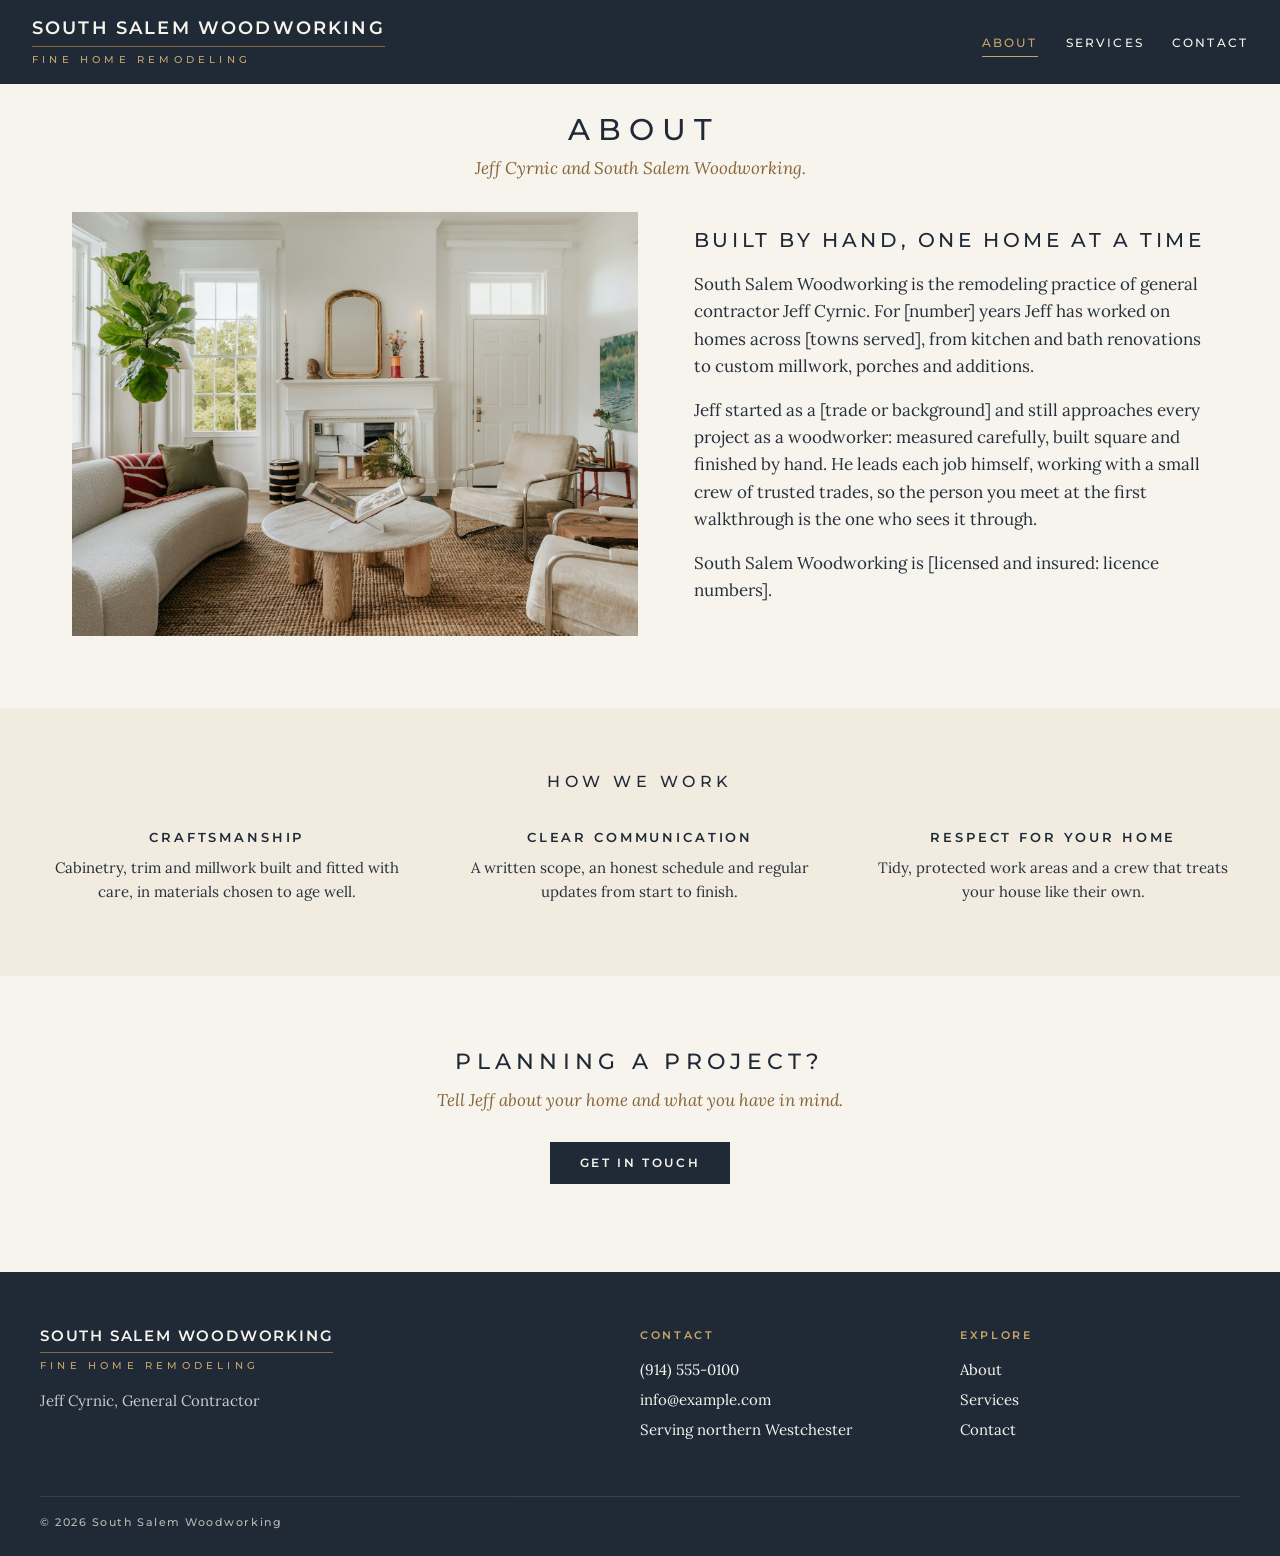
==== about.html @ bc9bedd2 "M6: About, Services and Contact pages About (photo and bio, How We Work), Services (four cards linki" ====
<!doctype html>
<html lang="en">
<head>
  <meta charset="utf-8">
  <meta name="viewport" content="width=device-width, initial-scale=1">
  <title>About | South Salem Woodworking</title>
  <meta name="description" content="About South Salem Woodworking and general contractor Jeff Cyrnic: fine home remodeling in northern Westchester.">
  <link rel="preconnect" href="https://fonts.googleapis.com">
  <link rel="preconnect" href="https://fonts.gstatic.com" crossorigin>
  <link rel="stylesheet" href="https://fonts.googleapis.com/css2?family=Lora:ital,wght@0,400;1,400&family=Montserrat:wght@500;600&display=swap">
  <link rel="stylesheet" href="css/style.css">
</head>
<body>
  <header class="site-header">
    <a class="logo" href="index.html">
      <span class="logo-name">South Salem Woodworking</span>
      <span class="logo-tag">Fine Home Remodeling</span>
    </a>
    <nav class="site-nav" aria-label="Main">
      <ul>
        <li><a href="about.html" aria-current="page">About</a></li>
        <li><a href="services.html">Services</a></li>
        <li><a href="contact.html">Contact</a></li>
      </ul>
    </nav>
  </header>

  <main>
    <section class="page-intro">
      <h1>About</h1>
      <p>Jeff Cyrnic and South Salem Woodworking.</p>
    </section>

    <!-- PLACEHOLDER copy: anything in [brackets] needs Jeff's real details (M10) -->
    <section class="split">
      <div class="split-photo">
        <img src="images/interiors/interior-01.jpg" width="1600" height="1200"
             alt="A living room with a white painted fireplace mantel and tall windows">
      </div>
      <div class="split-text">
        <h2>Built by Hand, One Home at a Time</h2>
        <p>South Salem Woodworking is the remodeling practice of general contractor Jeff Cyrnic. For [number] years Jeff has worked on homes across [towns served], from kitchen and bath renovations to custom millwork, porches and additions.</p>
        <p>Jeff started as a [trade or background] and still approaches every project as a woodworker: measured carefully, built square and finished by hand. He leads each job himself, working with a small crew of trusted trades, so the person you meet at the first walkthrough is the one who sees it through.</p>
        <p>South Salem Woodworking is [licensed and insured: licence numbers].</p>
      </div>
    </section>

    <section class="values" aria-labelledby="values-heading">
      <h2 id="values-heading">How We Work</h2>
      <ul class="values-list">
        <li>
          <h3>Craftsmanship</h3>
          <p>Cabinetry, trim and millwork built and fitted with care, in materials chosen to age well.</p>
        </li>
        <li>
          <h3>Clear Communication</h3>
          <p>A written scope, an honest schedule and regular updates from start to finish.</p>
        </li>
        <li>
          <h3>Respect for Your Home</h3>
          <p>Tidy, protected work areas and a crew that treats your house like their own.</p>
        </li>
      </ul>
    </section>

    <section class="cta-band">
      <h2>Planning a Project?</h2>
      <p>Tell Jeff about your home and what you have in mind.</p>
      <a class="cta-link" href="contact.html">Get in touch</a>
    </section>
  </main>

  <footer class="site-footer">
    <div class="footer-inner">
      <div class="footer-brand">
        <span class="logo-name">South Salem Woodworking</span>
        <span class="logo-tag">Fine Home Remodeling</span>
        <p>Jeff Cyrnic, General Contractor</p>
      </div>

      <!-- PLACEHOLDER contact details: replace with Jeff's real ones (M10) -->
      <div class="footer-contact">
        <h2>Contact</h2>
        <p><a href="tel:+19145550100">(914) 555-0100</a></p>
        <p><a href="mailto:info@example.com">info@example.com</a></p>
        <p>Serving northern Westchester</p>
      </div>

      <nav class="footer-nav" aria-label="Footer">
        <h2>Explore</h2>
        <ul>
          <li><a href="about.html">About</a></li>
          <li><a href="services.html">Services</a></li>
          <li><a href="contact.html">Contact</a></li>
        </ul>
      </nav>
    </div>
    <p class="footer-legal">&copy; 2026 South Salem Woodworking</p>
  </footer>
</body>
</html>
---- css/style.css ----
/* South Salem Woodworking: all styles.
   Colour, type and size tokens live on :root. */

:root {
  /* Slate & Brass palette */
  --slate: #1f2a36;        /* header, footer, headings */
  --ink: #26303a;          /* body text on ivory (12.2:1) */
  --ivory: #f7f4ee;        /* page background */
  --brass: #a07a45;        /* rules, borders, large display only */
  --brass-text: #866536;   /* small brass text on ivory (4.9:1) */
  --brass-light: #c9a56b;  /* brass text on slate (6.3:1) */

  /* Type: Montserrat for display, Lora for body */
  --font-display: "Montserrat", "Avenir Next", "Helvetica Neue", Arial, sans-serif;
  --font-body: "Lora", Georgia, "Times New Roman", serif;

  --header-h: 84px;
  --pad-x: 32px;           /* side padding for header, hero text, footer */
  --content-w: 1200px;     /* max width of centred content */
  --gutter: 16px;
}

*,
*::before,
*::after {
  box-sizing: border-box;
}

html {
  -webkit-text-size-adjust: 100%;
}

body {
  margin: 0;
  background: var(--ivory);
  color: var(--ink);
  font-family: var(--font-body);
  font-size: 17px;
  line-height: 1.6;
}

img {
  display: block;
  max-width: 100%;
  height: auto;
}

h1,
h2,
h3 {
  margin: 0 0 0.5em;
  color: var(--slate);
  font-family: var(--font-display);
  font-weight: 500;
  letter-spacing: 0.08em;
  line-height: 1.3;
  text-transform: uppercase;
}

/* ---------- Header and logo ---------- */

.site-header {
  display: flex;
  align-items: center;
  justify-content: space-between;
  min-height: var(--header-h);
  padding: 0 var(--pad-x);
  background: var(--slate);
  color: var(--ivory);
}

/* Logo B2: name over a thin brass rule, spaced-capitals tagline */
.logo {
  display: inline-flex;
  flex-direction: column;
  color: var(--ivory);
  text-decoration: none;
}

.logo-name {
  padding-bottom: 9px;
  border-bottom: 1px solid rgba(160, 122, 69, 0.8); /* --brass at 80% */
  font: 600 18px/1 var(--font-display);
  letter-spacing: 0.12em;
  text-transform: uppercase;
  white-space: nowrap;
}

.logo-tag {
  margin-top: 8px;
  color: var(--brass-light);
  font: 500 10px/1 var(--font-display);
  letter-spacing: 0.42em;
  text-transform: uppercase;
  white-space: nowrap;
}

.site-nav ul {
  display: flex;
  gap: 28px;
  margin: 0;
  padding: 0;
  list-style: none;
}

.site-nav a {
  color: var(--ivory);
  font: 500 12px/1 var(--font-display);
  letter-spacing: 0.18em;
  text-decoration: none;
  text-transform: uppercase;
}

.site-nav a:hover {
  color: var(--brass-light);
}

/* The page you're on: brass with a thin rule under it */
.site-nav a[aria-current="page"] {
  padding-bottom: 6px;
  border-bottom: 1px solid var(--brass-light);
  color: var(--brass-light);
}

.logo:focus-visible,
.site-nav a:focus-visible,
.hero-link:focus-visible,
.site-footer a:focus-visible {
  outline: 2px solid var(--brass-light);
  outline-offset: 6px;
}

/* ---------- Home fold ---------- */

/* Header, hero and thumbnails fill exactly one screen so the thumbnails
   are always above the fold. The hero flexes to take the leftover height. */
.home-fold {
  display: flex;
  flex-direction: column;
  height: 100vh;
  height: 100svh;
  min-height: 560px;
}

.home-fold main {
  display: flex;
  flex: 1;
  flex-direction: column;
  min-height: 0;
}

/* ---------- Hero ---------- */

/* Full-bleed photo with the headline over a soft slate gradient */
.hero {
  position: relative;
  flex: 1;
  min-height: 220px;
  overflow: hidden;
  background: var(--slate);
}

.hero-img {
  position: absolute;
  inset: 0;
  width: 100%;
  height: 100%;
  object-fit: cover;
  object-position: center 70%; /* keep the hedge and lawn in view on wide screens */
}

.hero::after {
  content: "";
  position: absolute;
  inset: 0;
  background: linear-gradient(to top, rgba(31, 42, 54, 0.85) 0%, rgba(31, 42, 54, 0.4) 35%, rgba(31, 42, 54, 0) 62%);
  pointer-events: none;
}

.hero-text {
  position: absolute;
  left: var(--pad-x);
  right: var(--pad-x);
  bottom: clamp(20px, 5vh, 44px);
  z-index: 1;
}

.hero h1 {
  margin-bottom: clamp(10px, 2vh, 18px);
  color: var(--ivory);
  font-size: clamp(20px, min(4.2vh, 6.4vw), 34px);
  letter-spacing: 0.14em;
}

.hero h1 .line {
  display: block;
}

.hero-link {
  display: inline-block;
  padding-bottom: 6px;
  border-bottom: 1px solid var(--brass-light);
  color: var(--ivory);
  font: 500 12px/1 var(--font-display);
  letter-spacing: 0.22em;
  text-decoration: none;
  text-transform: uppercase;
}

.hero-link::after {
  content: " \2192";
}

.hero-link:hover {
  color: var(--brass-light);
}

/* ---------- Category thumbnails ---------- */

.categories {
  --thumb-max-h: 24svh;    /* tallest a thumbnail may be, so the row fits the fold */
  --thumb-gap: 20px;
  flex: none;
  width: 100%;
  max-width: var(--content-w);
  margin: 0 auto;
  padding: clamp(16px, 3vh, 28px) var(--pad-x) clamp(16px, 3.5vh, 32px);
  text-align: center;
}

.categories h2 {
  margin-bottom: clamp(12px, 2.2vh, 20px);
  font-size: 16px;
  letter-spacing: 0.28em;
}

/* The row's width is capped by the height limit: four 3:2 thumbnails
   of --thumb-max-h each, plus the gaps. */
.category-list {
  display: grid;
  grid-template-columns: repeat(4, 1fr);
  gap: var(--thumb-gap);
  max-width: calc(4 * 1.5 * var(--thumb-max-h) + 3 * var(--thumb-gap));
  margin: 0 auto;
  padding: 0;
  list-style: none;
}

.category {
  display: block;
  color: var(--slate);
  text-decoration: none;
}

.category-photo {
  display: block;
  aspect-ratio: 3 / 2;
  overflow: hidden;
  background: var(--slate);
}

.category-photo img {
  width: 100%;
  height: 100%;
  object-fit: cover;
  transition: transform 0.6s ease;
}

.category-name {
  display: block;
  margin-top: 12px;
  font: 600 13px/1 var(--font-display);
  letter-spacing: 0.22em;
  text-transform: uppercase;
}

/* Thin brass rule under each label that extends on hover */
.category-name::after {
  content: "";
  display: block;
  width: 28px;
  height: 1px;
  margin: 9px auto 0;
  background: var(--brass);
  transition: width 0.4s ease;
}

.category:hover .category-photo img,
.category:focus-visible .category-photo img {
  transform: scale(1.04);
}

.category:hover .category-name::after,
.category:focus-visible .category-name::after {
  width: 64px;
}

.category:focus-visible {
  outline: 2px solid var(--brass-text);
  outline-offset: 6px;
}

/* ---------- Footer ---------- */

.site-footer {
  padding: 56px var(--pad-x) 28px;
  background: var(--slate);
  color: var(--ivory);
}

.footer-inner {
  display: grid;
  grid-template-columns: 2fr 1fr 1fr;
  gap: 40px;
  max-width: var(--content-w);
  margin: 0 auto;
}

.footer-brand {
  display: flex;
  flex-direction: column;
  align-items: flex-start;
}

.footer-brand .logo-name {
  font-size: 15px;
}

.footer-brand p {
  margin: 18px 0 0;
  font-size: 15px;
  opacity: 0.8;
}

.site-footer h2 {
  margin-bottom: 16px;
  color: var(--brass-light);
  font-size: 11px;
  font-weight: 600;
  letter-spacing: 0.24em;
}

.footer-contact p {
  margin: 0 0 6px;
  font-size: 15px;
}

.footer-nav ul {
  margin: 0;
  padding: 0;
  list-style: none;
}

.footer-nav li {
  margin-bottom: 6px;
  font-size: 15px;
}

.site-footer a {
  color: var(--ivory);
  text-decoration: none;
}

.site-footer a:hover {
  color: var(--brass-light);
}

.footer-legal {
  max-width: var(--content-w);
  margin: 48px auto 0;
  padding-top: 20px;
  border-top: 1px solid rgba(201, 165, 107, 0.25); /* --brass-light at 25% */
  font: 500 11px/1 var(--font-display);
  letter-spacing: 0.14em;
  opacity: 0.7;
}

/* ---------- Gallery pages ---------- */

.page-intro {
  max-width: 56em;
  margin: 0 auto;
  padding: 26px var(--pad-x) 22px;
  text-align: center;
}

.back-link {
  display: inline-block;
  margin-bottom: 12px;
  color: var(--brass-text);
  font: 600 11px/1 var(--font-display);
  letter-spacing: 0.22em;
  text-decoration: none;
  text-transform: uppercase;
}

.back-link::before {
  content: "\2190  ";
}

.back-link:hover {
  color: var(--slate);
}

.page-intro h1 {
  margin-bottom: 6px;
  font-size: 30px;
  letter-spacing: 0.26em;
  padding-left: 0.26em; /* balance the trailing letter-spacing so it centres */
}

.page-intro p {
  margin: 0;
  color: var(--brass-text);
  font-style: italic;
}

/* Lead photo full width, then an even grid: 4 across, 2 on tablet, 1 on phone */
.gallery {
  display: grid;
  grid-template-columns: repeat(4, 1fr);
  gap: 16px;
  max-width: var(--content-w);
  margin: 0 auto;
  padding: 0 var(--pad-x);
  list-style: none;
}

.gallery li:first-child {
  grid-column: 1 / -1;
}

.gallery a {
  display: block;
  aspect-ratio: 4 / 3;
  overflow: hidden;
  background: var(--slate);
  cursor: zoom-in;
}

.gallery li:first-child a {
  aspect-ratio: 2 / 1;
}

.gallery img {
  width: 100%;
  height: 100%;
  object-fit: cover;
  transition: transform 0.6s ease, opacity 0.3s ease;
}

.gallery a:hover img,
.gallery a:focus-visible img {
  transform: scale(1.03);
}

.gallery a:focus-visible {
  outline: 2px solid var(--brass-text);
  outline-offset: 4px;
}

.more-work {
  max-width: var(--content-w);
  margin: 0 auto;
  padding: 64px var(--pad-x) 80px;
  text-align: center;
}

.more-work h2 {
  margin-bottom: 18px;
  font-size: 14px;
  letter-spacing: 0.28em;
}

.more-work ul {
  display: flex;
  flex-wrap: wrap;
  justify-content: center;
  gap: 12px 40px;
  margin: 0;
  padding: 0;
  list-style: none;
}

.more-work a {
  display: inline-block;
  padding-bottom: 6px;
  border-bottom: 1px solid var(--brass);
  color: var(--slate);
  font: 600 12px/1 var(--font-display);
  letter-spacing: 0.22em;
  text-decoration: none;
  text-transform: uppercase;
}

.more-work a:hover {
  color: var(--brass-text);
}

/* ---------- Content pages: About, Services, Contact ---------- */

/* Photo beside text (About) */
.split {
  display: grid;
  grid-template-columns: 1.1fr 1fr;
  gap: 56px;
  align-items: center;
  max-width: var(--content-w);
  margin: 0 auto;
  padding: 8px var(--pad-x) 72px;
}

.split-photo img {
  width: 100%;
  aspect-ratio: 4 / 3;
  object-fit: cover;
}

.split-text h2 {
  margin-bottom: 18px;
  font-size: 20px;
  letter-spacing: 0.18em;
}

.split-text p {
  margin: 0 0 1em;
}

/* Tinted bands for "How We Work" and "How a Project Works" */
.values,
.process {
  padding: 64px var(--pad-x) 72px;
  background: rgba(160, 122, 69, 0.08); /* --brass, faint */
  text-align: center;
}

.values h2,
.process h2 {
  margin-bottom: 36px;
  font-size: 16px;
  letter-spacing: 0.28em;
}

.values-list,
.process-list {
  display: grid;
  grid-template-columns: repeat(3, 1fr);
  gap: 40px;
  max-width: var(--content-w);
  margin: 0 auto;
  padding: 0;
  list-style: none;
}

.process-list {
  grid-template-columns: repeat(4, 1fr);
  counter-reset: step;
}

.values h3,
.process h3 {
  margin-bottom: 10px;
  font-size: 13px;
  font-weight: 600;
  letter-spacing: 0.22em;
}

.values p,
.process p {
  margin: 0;
  font-size: 15px;
}

/* Step numbers 01-04 */
.process-list li::before {
  content: counter(step, decimal-leading-zero);
  counter-increment: step;
  display: block;
  margin-bottom: 12px;
  color: var(--brass);
  font: 500 28px/1 var(--font-display);
  letter-spacing: 0.1em;
}

/* Closing call to action */
.cta-band {
  padding: 72px var(--pad-x) 88px;
  text-align: center;
}

.cta-band h2 {
  margin-bottom: 10px;
  font-size: 22px;
  letter-spacing: 0.24em;
}

.cta-band p {
  margin: 0 0 28px;
  color: var(--brass-text);
  font-style: italic;
}

.cta-link,
.form-submit {
  display: inline-block;
  padding: 15px 30px;
  border: 0;
  background: var(--slate);
  color: var(--ivory);
  cursor: pointer;
  font: 600 12px/1 var(--font-display);
  letter-spacing: 0.22em;
  text-decoration: none;
  text-transform: uppercase;
  transition: background 0.2s ease;
}

.cta-link:hover,
.form-submit:hover {
  background: var(--brass-text);
}

.cta-link:focus-visible,
.form-submit:focus-visible,
.text-link:focus-visible,
.service-photo:focus-visible {
  outline: 2px solid var(--brass-text);
  outline-offset: 4px;
}

/* Services: two-up cards linking to each gallery */
.services-list {
  display: grid;
  grid-template-columns: repeat(2, 1fr);
  gap: 48px 40px;
  max-width: var(--content-w);
  margin: 0 auto;
  padding: 8px var(--pad-x) 72px;
  list-style: none;
}

.service-photo {
  display: block;
  aspect-ratio: 3 / 2;
  overflow: hidden;
  background: var(--slate);
}

.service-photo img {
  width: 100%;
  height: 100%;
  object-fit: cover;
  transition: transform 0.6s ease;
}

.service-photo:hover img {
  transform: scale(1.03);
}

.service-text h2 {
  margin: 20px 0 10px;
  font-size: 18px;
  letter-spacing: 0.22em;
}

.service-text p {
  margin: 0 0 16px;
}

.text-link {
  display: inline-block;
  padding-bottom: 5px;
  border-bottom: 1px solid var(--brass);
  color: var(--slate);
  font: 600 11px/1 var(--font-display);
  letter-spacing: 0.22em;
  text-decoration: none;
  text-transform: uppercase;
}

.text-link::after {
  content: " \2192";
}

.text-link:hover {
  color: var(--brass-text);
}

/* Contact: form beside a slate details panel */
.contact-layout {
  display: grid;
  grid-template-columns: 1.6fr 1fr;
  gap: 56px;
  align-items: start;
  max-width: var(--content-w);
  margin: 0 auto;
  padding: 8px var(--pad-x) 88px;
}

.field {
  margin-bottom: 18px;
}

.field-row {
  display: grid;
  grid-template-columns: 1fr 1fr;
  gap: 20px;
}

.contact-form label {
  display: block;
  margin-bottom: 8px;
  color: var(--slate);
  font: 600 11px/1 var(--font-display);
  letter-spacing: 0.18em;
  text-transform: uppercase;
}

.req {
  color: var(--brass-text);
}

.contact-form input,
.contact-form select,
.contact-form textarea {
  width: 100%;
  padding: 12px 14px;
  border: 1px solid rgba(38, 48, 58, 0.3); /* --ink */
  border-radius: 0;
  background: rgba(255, 255, 255, 0.7);
  color: var(--ink);
  font: 16px/1.4 var(--font-body); /* 16px stops iOS zooming into fields */
}

.contact-form textarea {
  resize: vertical;
}

.contact-form input:focus,
.contact-form select:focus,
.contact-form textarea:focus {
  border-color: var(--brass-text);
  outline: 2px solid var(--brass-text);
  outline-offset: 0;
}

.form-note {
  margin: 0 0 20px;
  color: var(--brass-text);
  font-size: 14px;
}

.form-status {
  display: none;
  margin: 20px 0 0;
  padding: 14px 16px;
  border-left: 2px solid var(--brass);
  background: rgba(160, 122, 69, 0.1); /* --brass, faint */
  font-size: 15px;
}

.form-status.is-visible {
  display: block;
}

.contact-details {
  padding: 32px 30px 34px;
  background: var(--slate);
  color: var(--ivory);
}

.contact-details h2 {
  margin-bottom: 4px;
  color: var(--ivory);
  font-size: 16px;
  letter-spacing: 0.24em;
}

.contact-role {
  margin: 0 0 6px;
  color: var(--brass-light);
  font-style: italic;
}

.contact-details dt {
  margin-top: 20px;
  color: var(--brass-light);
  font: 600 11px/1 var(--font-display);
  letter-spacing: 0.2em;
  text-transform: uppercase;
}

.contact-details dd {
  margin: 6px 0 0;
}

.contact-details a {
  color: var(--ivory);
  text-decoration: none;
}

.contact-details a:hover {
  color: var(--brass-light);
}

.contact-details a:focus-visible {
  outline: 2px solid var(--brass-light);
  outline-offset: 4px;
}

/* ---------- Lightbox ---------- */

.lightbox-open {
  overflow: hidden; /* stop the page scrolling behind the open lightbox */
}

.lightbox {
  width: 100vw;
  max-width: none;
  height: 100vh;
  height: 100dvh;
  max-height: none;
  margin: 0;
  padding: 0;
  border: 0;
  background: transparent;
  color: var(--ivory);
}

.lightbox::backdrop {
  background: rgba(31, 42, 54, 0.98); /* --slate */
}

.lightbox-figure {
  display: flex;
  flex-direction: column;
  align-items: center;
  justify-content: center;
  gap: 16px;
  height: 100%;
  margin: 0;
  padding: 56px 88px 24px;
}

.lightbox-img {
  max-width: 100%;
  max-height: calc(100% - 36px);
  object-fit: contain;
  box-shadow: 0 12px 40px rgba(0, 0, 0, 0.35);
  transition: opacity 0.25s ease;
}

.lightbox-img.is-loading {
  opacity: 0;
}

.lightbox-count {
  color: var(--brass-light);
  font: 500 12px/1 var(--font-display);
  letter-spacing: 0.24em;
}

.lightbox-btn,
.lightbox-close {
  position: absolute;
  display: grid;
  place-items: center;
  width: 48px;
  height: 48px;
  padding: 0;
  border: 1px solid rgba(201, 165, 107, 0.6); /* --brass-light */
  border-radius: 50%;
  background: rgba(31, 42, 54, 0.6);
  color: var(--ivory);
  cursor: pointer;
  transition: background 0.2s ease, border-color 0.2s ease;
}

.lightbox-btn:hover,
.lightbox-close:hover {
  border-color: var(--brass-light);
  background: rgba(201, 165, 107, 0.2);
}

.lightbox-btn:focus-visible,
.lightbox-close:focus-visible {
  outline: 2px solid var(--brass-light);
  outline-offset: 3px;
}

.lightbox-prev,
.lightbox-next {
  top: 50%;
  transform: translateY(-50%);
}

.lightbox-prev {
  left: 20px;
}

.lightbox-next {
  right: 20px;
}

.lightbox-close {
  top: 16px;
  right: 20px;
}

/* Chevrons and the close cross are drawn with borders, so no icon files are needed */
.lightbox-prev::before,
.lightbox-next::before {
  content: "";
  width: 12px;
  height: 12px;
  border-top: 1.5px solid currentColor;
  border-right: 1.5px solid currentColor;
}

.lightbox-prev::before {
  margin-left: 5px;
  transform: rotate(-135deg);
}

.lightbox-next::before {
  margin-right: 5px;
  transform: rotate(45deg);
}

.lightbox-close::before,
.lightbox-close::after {
  content: "";
  grid-area: 1 / 1;
  width: 18px;
  height: 1.5px;
  background: currentColor;
  transform: rotate(45deg);
}

.lightbox-close::after {
  transform: rotate(-45deg);
}

/* ---------- Narrower screens (full responsive pass in M7) ---------- */

@media (max-width: 900px) {
  .gallery {
    grid-template-columns: repeat(2, 1fr);
  }

  .split,
  .contact-layout {
    grid-template-columns: 1fr;
    gap: 32px;
  }

  .process-list {
    grid-template-columns: repeat(2, 1fr);
  }

  .footer-inner {
    grid-template-columns: 1fr 1fr;
  }

  .footer-brand {
    grid-column: 1 / -1;
  }
}

/* Phones: two rows of two, each row allowed less height */
@media (max-width: 600px) {
  .categories {
    --thumb-max-h: 15svh;
    --thumb-gap: 14px;
  }

  .category-list {
    grid-template-columns: repeat(2, 1fr);
    max-width: calc(2 * 1.5 * var(--thumb-max-h) + var(--thumb-gap));
  }

  .gallery {
    grid-template-columns: 1fr;
    gap: 12px;
  }

  .gallery li:first-child a {
    aspect-ratio: 4 / 3;
  }

  .services-list,
  .values-list,
  .process-list,
  .field-row {
    grid-template-columns: 1fr;
  }

  .values-list,
  .process-list {
    gap: 28px;
  }

  .field-row {
    gap: 0;
  }

  .values,
  .process {
    padding: 48px var(--pad-x) 52px;
  }

  /* Smaller controls tucked into the corners; swiping does most of the work */
  .lightbox-figure {
    padding: 64px 12px 72px;
  }

  .lightbox-prev,
  .lightbox-next {
    top: auto;
    bottom: 16px;
    transform: none;
  }

  .lightbox-prev {
    left: calc(50% - 64px);
  }

  .lightbox-next {
    right: calc(50% - 64px);
  }
}

@media (prefers-reduced-motion: reduce) {
  .category-photo img,
  .category-name::after,
  .gallery img,
  .lightbox-img,
  .service-photo img {
    transition: none;
  }
}
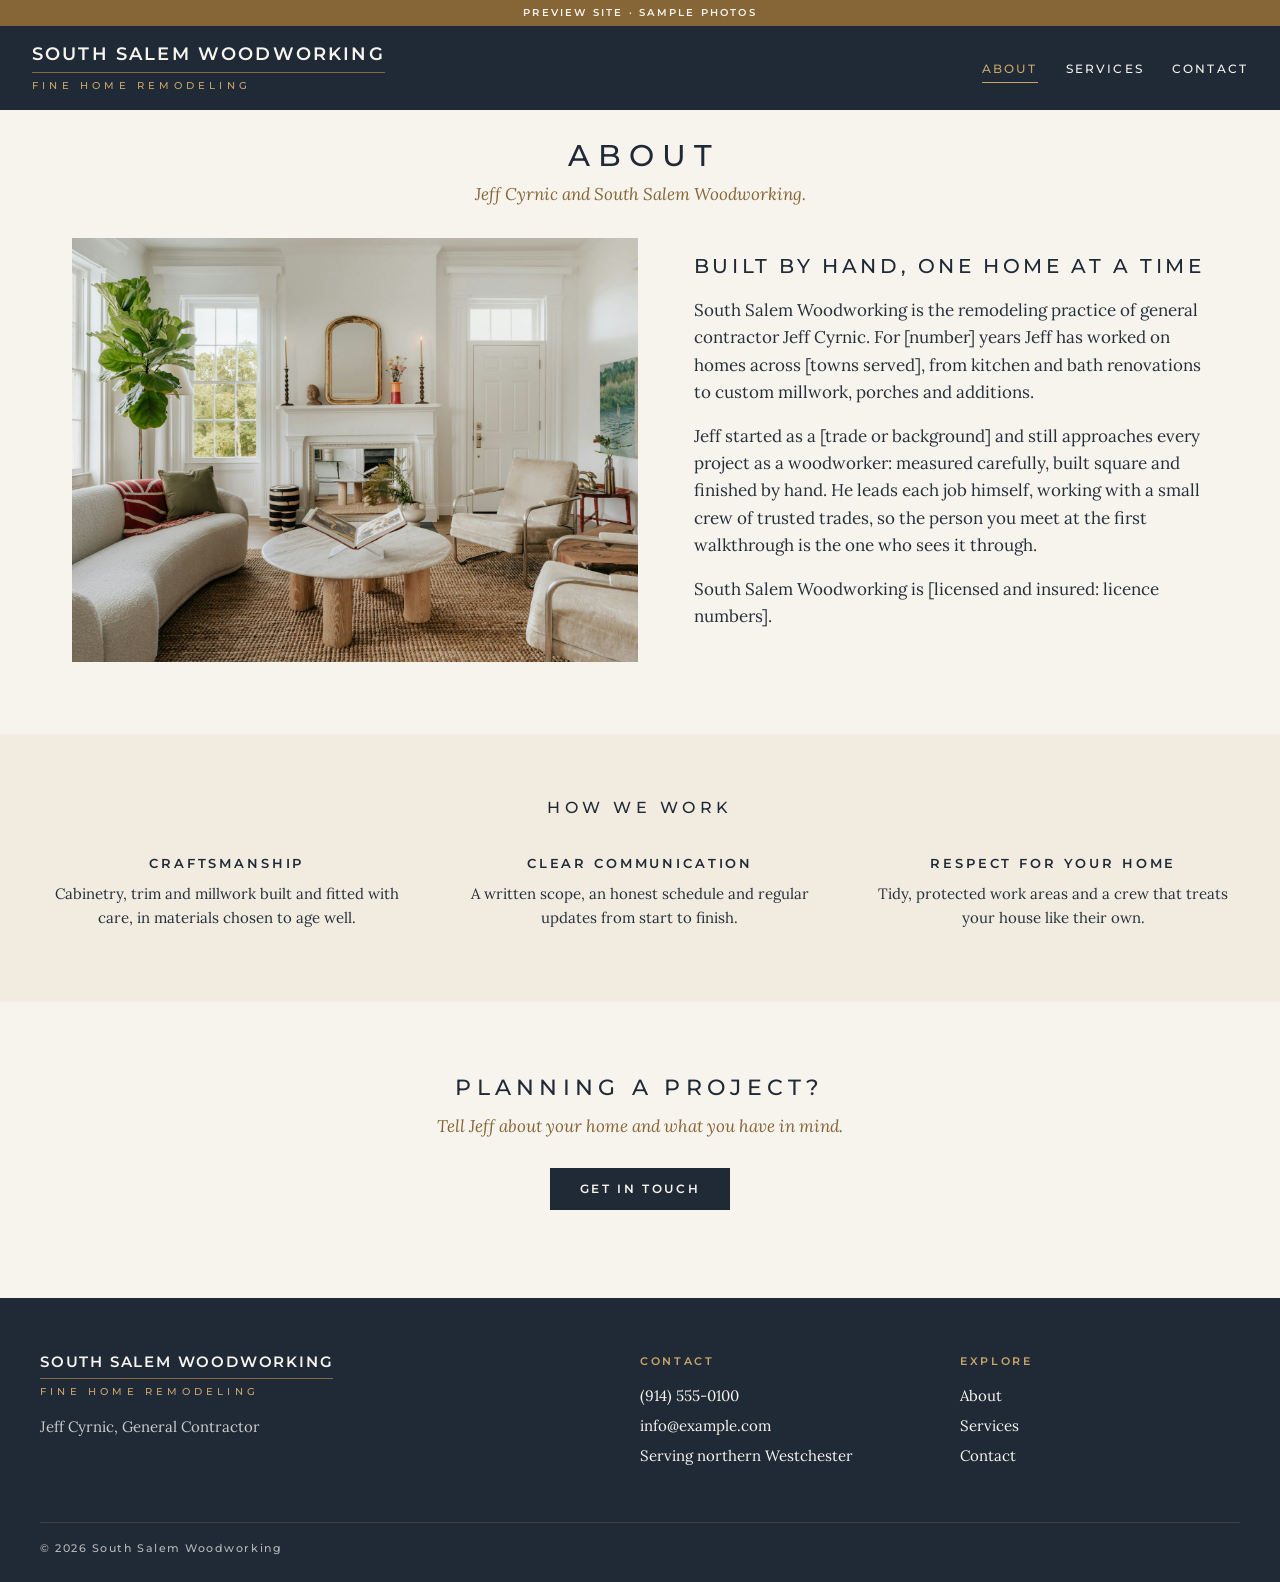
==== commit ef0deb85: "M9: Preview safeguards for deploy Until Jeff's real photos and details are in, the live site is a hi" ====
--- a/about.html
+++ b/about.html
@@ -3,25 +3,35 @@
 <head>
   <meta charset="utf-8">
   <meta name="viewport" content="width=device-width, initial-scale=1">
+  <!-- PREVIEW: keeps search engines away until Jeff's real content is in; remove at launch (M10) -->
+  <meta name="robots" content="noindex, nofollow">
   <title>About | South Salem Woodworking</title>
   <meta name="description" content="About South Salem Woodworking and general contractor Jeff Cyrnic: fine home remodeling in northern Westchester.">
   <link rel="preconnect" href="https://fonts.googleapis.com">
   <link rel="preconnect" href="https://fonts.gstatic.com" crossorigin>
   <link rel="stylesheet" href="https://fonts.googleapis.com/css2?family=Lora:ital,wght@0,400;1,400&family=Montserrat:wght@500;600&display=swap">
   <link rel="stylesheet" href="css/style.css">
+  <script src="js/nav.js" defer></script>
 </head>
 <body>
+  <!-- PREVIEW: remove at launch (M10) -->
+  <p class="preview-note">Preview site &middot; Sample photos</p>
   <header class="site-header">
     <a class="logo" href="index.html">
       <span class="logo-name">South Salem Woodworking</span>
       <span class="logo-tag">Fine Home Remodeling</span>
     </a>
-    <nav class="site-nav" aria-label="Main">
+    <button class="menu-toggle" type="button" aria-expanded="false" aria-controls="site-nav" aria-label="Menu">
+      <span class="menu-icon" aria-hidden="true"></span>
+    </button>
+    <nav class="site-nav" id="site-nav" aria-label="Main">
       <ul>
         <li><a href="about.html" aria-current="page">About</a></li>
         <li><a href="services.html">Services</a></li>
         <li><a href="contact.html">Contact</a></li>
       </ul>
+      <!-- PLACEHOLDER phone: shown only in the phone menu (M10) -->
+      <p class="nav-phone"><a href="tel:+19145550100">(914) 555-0100</a></p>
     </nav>
   </header>
 
--- a/css/style.css
+++ b/css/style.css
@@ -57,12 +57,29 @@
   text-transform: uppercase;
 }
 
+/* ---------- Preview notice (remove at launch, M10) ---------- */
+
+.preview-note {
+  flex: none;
+  margin: 0;
+  padding: 6px var(--pad-x);
+  background: var(--brass-text); /* ivory on it is 4.9:1 */
+  color: var(--ivory);
+  font: 600 10px/1.4 var(--font-display);
+  letter-spacing: 0.22em;
+  text-align: center;
+  text-transform: uppercase;
+}
+
 /* ---------- Header and logo ---------- */
 
 .site-header {
+  position: relative;
+  z-index: 20; /* above the hero, so the phone menu drops over it */
   display: flex;
   align-items: center;
   justify-content: space-between;
+  gap: 16px;
   min-height: var(--header-h);
   padding: 0 var(--pad-x);
   background: var(--slate);
@@ -120,6 +137,72 @@
   padding-bottom: 6px;
   border-bottom: 1px solid var(--brass-light);
   color: var(--brass-light);
+}
+
+/* Phone menu pieces, hidden until the 720px breakpoint */
+.menu-toggle,
+.nav-phone {
+  display: none;
+}
+
+.menu-toggle {
+  flex: none;
+  place-items: center;
+  width: 48px;
+  height: 48px;
+  margin-right: -10px; /* line the icon up with the page padding */
+  padding: 0;
+  border: 0;
+  background: none;
+  color: var(--ivory);
+  cursor: pointer;
+}
+
+.menu-toggle:focus-visible {
+  outline: 2px solid var(--brass-light);
+  outline-offset: -2px;
+}
+
+/* Three lines that turn into an X when the menu is open */
+.menu-icon,
+.menu-icon::before,
+.menu-icon::after {
+  display: block;
+  width: 26px;
+  height: 2px;
+  background: currentColor;
+  transition: transform 0.25s ease, background 0.25s ease;
+}
+
+.menu-icon {
+  position: relative;
+}
+
+.menu-icon::before,
+.menu-icon::after {
+  content: "";
+  position: absolute;
+  left: 0;
+}
+
+.menu-icon::before {
+  top: -8px;
+}
+
+.menu-icon::after {
+  top: 8px;
+}
+
+.menu-toggle[aria-expanded="true"] .menu-icon {
+  background: transparent;
+}
+
+.menu-toggle[aria-expanded="true"] .menu-icon::before {
+  transform: translateY(8px) rotate(45deg);
+}
+
+.menu-toggle[aria-expanded="true"] .menu-icon::after {
+  transform: translateY(-8px) rotate(-45deg);
 }
 
 .logo:focus-visible,
@@ -155,7 +238,7 @@
 .hero {
   position: relative;
   flex: 1;
-  min-height: 220px;
+  min-height: 200px;
   overflow: hidden;
   background: var(--slate);
 }
@@ -967,8 +1050,98 @@
   }
 }
 
+/* Phone menu: the nav drops down under the header as a full-width slate panel.
+   Only when nav.js has run (.has-menu); without it the nav stays visible. */
+@media (max-width: 720px) {
+  .has-menu .menu-toggle {
+    display: grid;
+  }
+
+  .has-menu .site-nav {
+    position: absolute;
+    top: 100%;
+    left: 0;
+    right: 0;
+    padding: 8px var(--pad-x) 28px;
+    border-top: 1px solid rgba(201, 165, 107, 0.25); /* --brass-light */
+    background: var(--slate);
+    box-shadow: 0 18px 32px rgba(0, 0, 0, 0.25);
+    opacity: 0;
+    transform: translateY(-8px);
+    visibility: hidden;
+    transition: opacity 0.25s ease, transform 0.25s ease, visibility 0s linear 0.25s;
+  }
+
+  .has-menu .menu-toggle[aria-expanded="true"] + .site-nav {
+    opacity: 1;
+    transform: none;
+    visibility: visible;
+    transition: opacity 0.25s ease, transform 0.25s ease;
+  }
+
+  /* Generous rows: 16px capitals in ~56px-tall tap targets */
+  .has-menu .site-nav ul {
+    display: block;
+  }
+
+  .has-menu .site-nav li {
+    border-bottom: 1px solid rgba(201, 165, 107, 0.2); /* --brass-light */
+  }
+
+  .has-menu .site-nav ul a {
+    display: block;
+    padding: 20px 0;
+    font-size: 16px;
+    letter-spacing: 0.22em;
+  }
+
+  .has-menu .site-nav a[aria-current="page"] {
+    padding-bottom: 20px;
+    border-bottom: 0;
+  }
+
+  .has-menu .site-nav a[aria-current="page"]::before {
+    content: "";
+    display: inline-block;
+    width: 18px;
+    height: 1px;
+    margin-right: 14px;
+    vertical-align: middle;
+    background: var(--brass-light);
+  }
+
+  .has-menu .nav-phone {
+    display: block;
+    margin: 24px 0 0;
+  }
+
+  .has-menu .nav-phone a {
+    color: var(--brass-light);
+    font: 400 20px/1.3 var(--font-body);
+    letter-spacing: 0.02em;
+    text-decoration: none;
+  }
+}
+
 /* Phones: two rows of two, each row allowed less height */
 @media (max-width: 600px) {
+  :root {
+    --header-h: 72px;
+    --pad-x: 20px;
+  }
+
+  .logo-name {
+    padding-bottom: 7px;
+    font-size: 15px;
+    letter-spacing: 0.1em;
+  }
+
+  .logo-tag {
+    margin-top: 7px;
+    font-size: 9px;
+    letter-spacing: 0.36em;
+  }
+
   .categories {
     --thumb-max-h: 15svh;
     --thumb-gap: 14px;
@@ -1035,7 +1208,33 @@
   .category-name::after,
   .gallery img,
   .lightbox-img,
-  .service-photo img {
+  .service-photo img,
+  .menu-icon,
+  .menu-icon::before,
+  .menu-icon::after,
+  .has-menu .site-nav,
+  .has-menu .menu-toggle[aria-expanded="true"] + .site-nav {
     transition: none;
   }
 }
+
+/* Small phones (360-400px): a slightly smaller logo so it fits beside the
+   menu button. Kept last so it wins over the 600px rules above. */
+@media (max-width: 400px) {
+  :root {
+    --pad-x: 16px;
+  }
+
+  .site-header {
+    gap: 12px;
+  }
+
+  .logo-name {
+    font-size: 14px;
+    letter-spacing: 0.08em;
+  }
+
+  .logo-tag {
+    letter-spacing: 0.3em;
+  }
+}
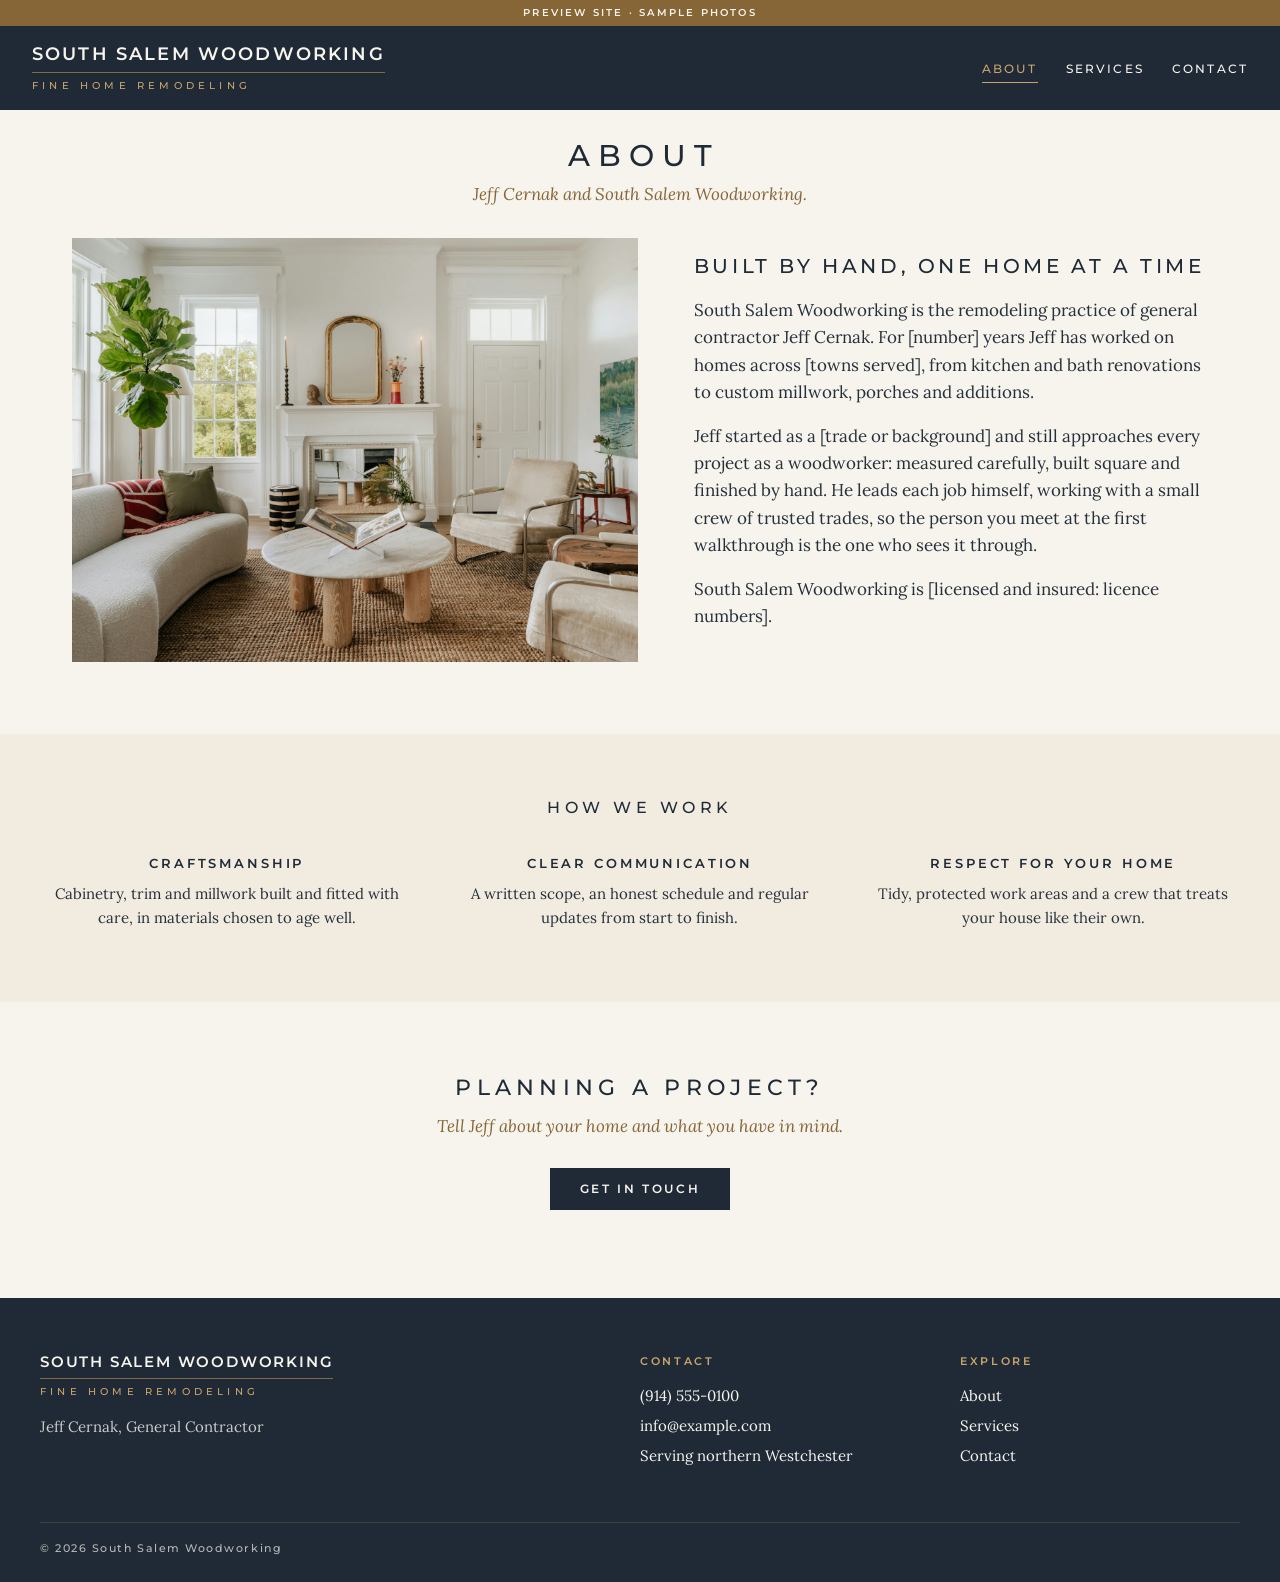
==== commit 7938e7b6: "M9: Jeff's last name is Cernak; note the live URL Replace the guessed spelling of Jeff's last name w" ====
--- a/about.html
+++ b/about.html
@@ -6,7 +6,7 @@
   <!-- PREVIEW: keeps search engines away until Jeff's real content is in; remove at launch (M10) -->
   <meta name="robots" content="noindex, nofollow">
   <title>About | South Salem Woodworking</title>
-  <meta name="description" content="About South Salem Woodworking and general contractor Jeff Cyrnic: fine home remodeling in northern Westchester.">
+  <meta name="description" content="About South Salem Woodworking and general contractor Jeff Cernak: fine home remodeling in northern Westchester.">
   <link rel="preconnect" href="https://fonts.googleapis.com">
   <link rel="preconnect" href="https://fonts.gstatic.com" crossorigin>
   <link rel="stylesheet" href="https://fonts.googleapis.com/css2?family=Lora:ital,wght@0,400;1,400&family=Montserrat:wght@500;600&display=swap">
@@ -38,7 +38,7 @@
   <main>
     <section class="page-intro">
       <h1>About</h1>
-      <p>Jeff Cyrnic and South Salem Woodworking.</p>
+      <p>Jeff Cernak and South Salem Woodworking.</p>
     </section>
 
     <!-- PLACEHOLDER copy: anything in [brackets] needs Jeff's real details (M10) -->
@@ -49,7 +49,7 @@
       </div>
       <div class="split-text">
         <h2>Built by Hand, One Home at a Time</h2>
-        <p>South Salem Woodworking is the remodeling practice of general contractor Jeff Cyrnic. For [number] years Jeff has worked on homes across [towns served], from kitchen and bath renovations to custom millwork, porches and additions.</p>
+        <p>South Salem Woodworking is the remodeling practice of general contractor Jeff Cernak. For [number] years Jeff has worked on homes across [towns served], from kitchen and bath renovations to custom millwork, porches and additions.</p>
         <p>Jeff started as a [trade or background] and still approaches every project as a woodworker: measured carefully, built square and finished by hand. He leads each job himself, working with a small crew of trusted trades, so the person you meet at the first walkthrough is the one who sees it through.</p>
         <p>South Salem Woodworking is [licensed and insured: licence numbers].</p>
       </div>
@@ -85,7 +85,7 @@
       <div class="footer-brand">
         <span class="logo-name">South Salem Woodworking</span>
         <span class="logo-tag">Fine Home Remodeling</span>
-        <p>Jeff Cyrnic, General Contractor</p>
+        <p>Jeff Cernak, General Contractor</p>
       </div>
 
       <!-- PLACEHOLDER contact details: replace with Jeff's real ones (M10) -->
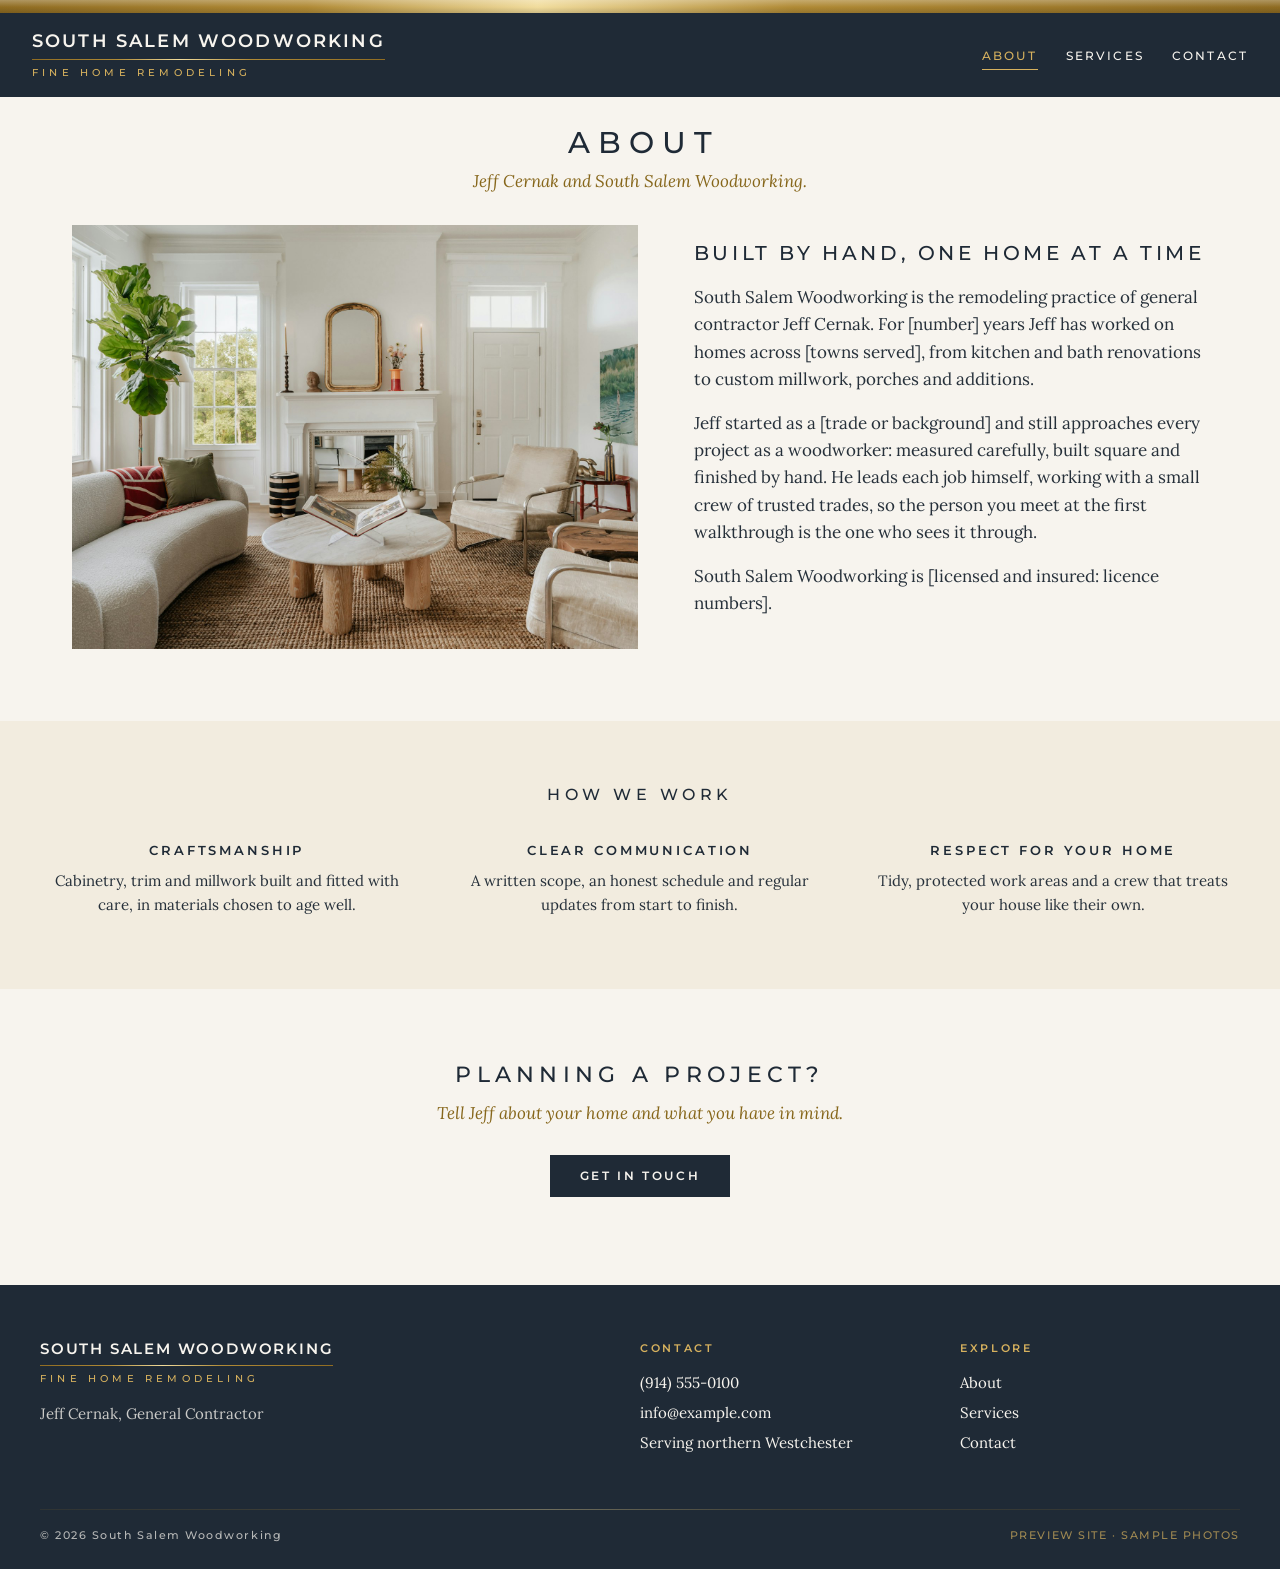
==== commit 376ea34d: "M9: Design refinements after the live preview - Hero: headline at half size with line-height 1 on ev" ====
--- a/about.html
+++ b/about.html
@@ -15,7 +15,7 @@
 </head>
 <body>
   <!-- PREVIEW: remove at launch (M10) -->
-  <p class="preview-note">Preview site &middot; Sample photos</p>
+  <div class="preview-note" aria-hidden="true"></div>
   <header class="site-header">
     <a class="logo" href="index.html">
       <span class="logo-name">South Salem Woodworking</span>
@@ -105,7 +105,11 @@
         </ul>
       </nav>
     </div>
-    <p class="footer-legal">&copy; 2026 South Salem Woodworking</p>
+    <p class="footer-legal">
+      <span>&copy; 2026 South Salem Woodworking</span>
+      <!-- PREVIEW: remove at launch (M10) -->
+      <span class="footer-preview">Preview site &middot; Sample photos</span>
+    </p>
   </footer>
 </body>
 </html>
--- a/css/style.css
+++ b/css/style.css
@@ -6,9 +6,21 @@
   --slate: #1f2a36;        /* header, footer, headings */
   --ink: #26303a;          /* body text on ivory (12.2:1) */
   --ivory: #f7f4ee;        /* page background */
-  --brass: #a07a45;        /* rules, borders, large display only */
-  --brass-text: #866536;   /* small brass text on ivory (4.9:1) */
-  --brass-light: #c9a56b;  /* brass text on slate (6.3:1) */
+  --brass: #b08a35;        /* rules, borders, large display only */
+  --brass-text: #86661a;   /* small brass text on ivory (4.9:1) */
+  --brass-light: #d6b15e;  /* brass text on slate (7.2:1) */
+
+  /* Gold sheen for the top band and horizontal rules: deep gold to brass to a
+     pale highlight just left of centre, and back */
+  --gold-deep: #8f6c22;
+  --gold-highlight: #f1dc9c;
+  --gold-sheen: linear-gradient(90deg,
+    var(--gold-deep) 0%, var(--brass) 24%, var(--gold-highlight) 42%,
+    var(--brass) 62%, var(--gold-deep) 100%);
+  /* The same sheen, faint, for thin dividers on slate */
+  --gold-sheen-faint: linear-gradient(90deg,
+    rgba(143, 108, 34, 0.2) 0%, rgba(176, 138, 53, 0.3) 24%, rgba(241, 220, 156, 0.55) 42%,
+    rgba(176, 138, 53, 0.3) 62%, rgba(143, 108, 34, 0.2) 100%);
 
   /* Type: Montserrat for display, Lora for body */
   --font-display: "Montserrat", "Avenir Next", "Helvetica Neue", Arial, sans-serif;
@@ -59,16 +71,14 @@
 
 /* ---------- Preview notice (remove at launch, M10) ---------- */
 
+/* A gold band across the top, with a soft top-to-bottom sheen like polished
+   metal; the words sit in the footer (.footer-preview) */
 .preview-note {
   flex: none;
-  margin: 0;
-  padding: 6px var(--pad-x);
-  background: var(--brass-text); /* ivory on it is 4.9:1 */
-  color: var(--ivory);
-  font: 600 10px/1.4 var(--font-display);
-  letter-spacing: 0.22em;
-  text-align: center;
-  text-transform: uppercase;
+  height: 13px;
+  background:
+    linear-gradient(to bottom, rgba(255, 255, 255, 0.28), rgba(255, 255, 255, 0) 55%, rgba(0, 0, 0, 0.15)),
+    var(--gold-sheen);
 }
 
 /* ---------- Header and logo ---------- */
@@ -96,7 +106,8 @@
 
 .logo-name {
   padding-bottom: 9px;
-  border-bottom: 1px solid rgba(160, 122, 69, 0.8); /* --brass at 80% */
+  border-bottom: 1px solid var(--brass);
+  border-image: var(--gold-sheen) 1;
   font: 600 18px/1 var(--font-display);
   letter-spacing: 0.12em;
   text-transform: uppercase;
@@ -268,11 +279,20 @@
   z-index: 1;
 }
 
+/* Half the original size (34px max) with the gap between the capital lines
+   halved too (line-height 1.3 -> 1.0), at the user's request */
 .hero h1 {
   margin-bottom: clamp(10px, 2vh, 18px);
   color: var(--ivory);
-  font-size: clamp(20px, min(4.2vh, 6.4vw), 34px);
+  font-size: clamp(10px, min(2.1vh, 3.2vw), 17px);
   letter-spacing: 0.14em;
+  line-height: 1;
+}
+
+/* Soft drop shadow so the type holds up over bright parts of the photo */
+.hero h1,
+.hero-link {
+  text-shadow: 0 1px 2px rgba(0, 0, 0, 0.45), 0 2px 16px rgba(31, 42, 54, 0.7);
 }
 
 .hero h1 .line {
@@ -448,14 +468,27 @@
   color: var(--brass-light);
 }
 
+/* © on the left, the preview note on the right (it drops below on narrow
+   screens and stays right-aligned) */
 .footer-legal {
+  display: flex;
+  flex-wrap: wrap;
+  justify-content: space-between;
+  gap: 10px 24px;
   max-width: var(--content-w);
   margin: 48px auto 0;
   padding-top: 20px;
-  border-top: 1px solid rgba(201, 165, 107, 0.25); /* --brass-light at 25% */
+  border-top: 1px solid rgba(214, 177, 94, 0.25); /* --brass-light at 25% */
+  border-image: var(--gold-sheen-faint) 1;
   font: 500 11px/1 var(--font-display);
   letter-spacing: 0.14em;
   opacity: 0.7;
+}
+
+.footer-preview {
+  margin-left: auto;
+  color: var(--brass-light);
+  text-transform: uppercase;
 }
 
 /* ---------- Gallery pages ---------- */
@@ -613,7 +646,7 @@
 .values,
 .process {
   padding: 64px var(--pad-x) 72px;
-  background: rgba(160, 122, 69, 0.08); /* --brass, faint */
+  background: rgba(176, 138, 53, 0.08); /* --brass, faint */
   text-align: center;
 }
 
@@ -838,7 +871,7 @@
   margin: 20px 0 0;
   padding: 14px 16px;
   border-left: 2px solid var(--brass);
-  background: rgba(160, 122, 69, 0.1); /* --brass, faint */
+  background: rgba(176, 138, 53, 0.1); /* --brass, faint */
   font-size: 15px;
 }
 
@@ -951,7 +984,7 @@
   width: 48px;
   height: 48px;
   padding: 0;
-  border: 1px solid rgba(201, 165, 107, 0.6); /* --brass-light */
+  border: 1px solid rgba(214, 177, 94, 0.6); /* --brass-light */
   border-radius: 50%;
   background: rgba(31, 42, 54, 0.6);
   color: var(--ivory);
@@ -962,7 +995,7 @@
 .lightbox-btn:hover,
 .lightbox-close:hover {
   border-color: var(--brass-light);
-  background: rgba(201, 165, 107, 0.2);
+  background: rgba(214, 177, 94, 0.2);
 }
 
 .lightbox-btn:focus-visible,
@@ -1050,6 +1083,31 @@
   }
 }
 
+/* Phones: the hero is taller relative to its width and the text sits over the
+   facade, so the gradient is darker and reaches higher. */
+@media (max-width: 720px) {
+  .hero::after {
+    background: linear-gradient(to top,
+      rgba(31, 42, 54, 0.92) 0%,
+      rgba(31, 42, 54, 0.75) 30%,
+      rgba(31, 42, 54, 0.45) 55%,
+      rgba(31, 42, 54, 0.15) 75%,
+      rgba(31, 42, 54, 0) 90%); /* --slate */
+    /* Lighter on the right: full strength behind the headline on the left,
+       easing to 55% at the right edge */
+    -webkit-mask-image: linear-gradient(to right, #000 45%, rgba(0, 0, 0, 0.55) 100%);
+    mask-image: linear-gradient(to right, #000 45%, rgba(0, 0, 0, 0.55) 100%);
+    opacity: 0.9; /* the whole gradient 10% lighter */
+  }
+
+  /* Smaller than the headline so it reads second */
+  .hero-link {
+    padding-bottom: 5px;
+    font-size: 10px;
+    letter-spacing: 0.2em;
+  }
+}
+
 /* Phone menu: the nav drops down under the header as a full-width slate panel.
    Only when nav.js has run (.has-menu); without it the nav stays visible. */
 @media (max-width: 720px) {
@@ -1063,7 +1121,8 @@
     left: 0;
     right: 0;
     padding: 8px var(--pad-x) 28px;
-    border-top: 1px solid rgba(201, 165, 107, 0.25); /* --brass-light */
+    border-top: 1px solid rgba(214, 177, 94, 0.25); /* --brass-light */
+    border-image: var(--gold-sheen-faint) 1;
     background: var(--slate);
     box-shadow: 0 18px 32px rgba(0, 0, 0, 0.25);
     opacity: 0;
@@ -1085,7 +1144,8 @@
   }
 
   .has-menu .site-nav li {
-    border-bottom: 1px solid rgba(201, 165, 107, 0.2); /* --brass-light */
+    border-bottom: 1px solid rgba(214, 177, 94, 0.2); /* --brass-light */
+    border-image: var(--gold-sheen-faint) 1;
   }
 
   .has-menu .site-nav ul a {
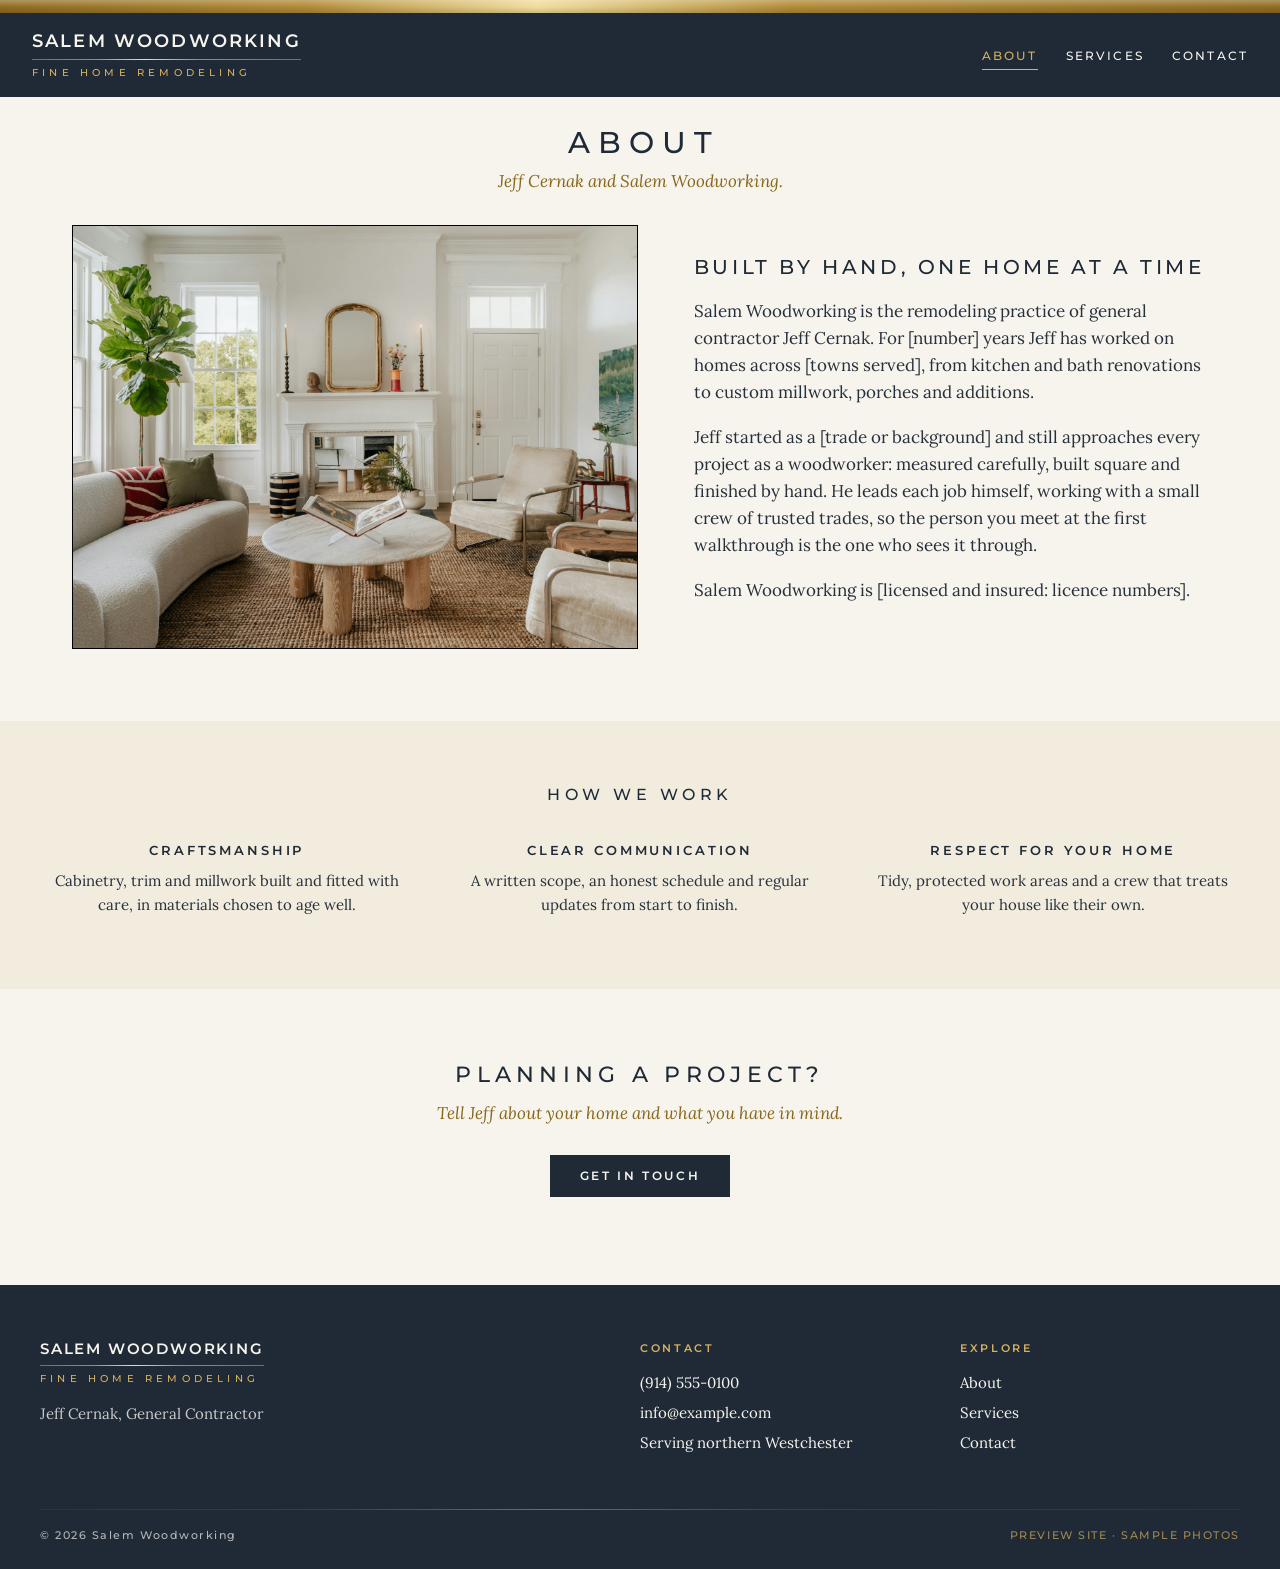
==== commit e8ed226e: "M10: Rename the business to Salem Woodworking Replace "South Salem" with "Salem" in all 57 places: t" ====
--- a/about.html
+++ b/about.html
@@ -5,8 +5,8 @@
   <meta name="viewport" content="width=device-width, initial-scale=1">
   <!-- PREVIEW: keeps search engines away until Jeff's real content is in; remove at launch (M10) -->
   <meta name="robots" content="noindex, nofollow">
-  <title>About | South Salem Woodworking</title>
-  <meta name="description" content="About South Salem Woodworking and general contractor Jeff Cernak: fine home remodeling in northern Westchester.">
+  <title>About | Salem Woodworking</title>
+  <meta name="description" content="About Salem Woodworking and general contractor Jeff Cernak: fine home remodeling in northern Westchester.">
   <link rel="preconnect" href="https://fonts.googleapis.com">
   <link rel="preconnect" href="https://fonts.gstatic.com" crossorigin>
   <link rel="stylesheet" href="https://fonts.googleapis.com/css2?family=Lora:ital,wght@0,400;1,400&family=Montserrat:wght@500;600&display=swap">
@@ -18,7 +18,7 @@
   <div class="preview-note" aria-hidden="true"></div>
   <header class="site-header">
     <a class="logo" href="index.html">
-      <span class="logo-name">South Salem Woodworking</span>
+      <span class="logo-name">Salem Woodworking</span>
       <span class="logo-tag">Fine Home Remodeling</span>
     </a>
     <button class="menu-toggle" type="button" aria-expanded="false" aria-controls="site-nav" aria-label="Menu">
@@ -38,7 +38,7 @@
   <main>
     <section class="page-intro">
       <h1>About</h1>
-      <p>Jeff Cernak and South Salem Woodworking.</p>
+      <p>Jeff Cernak and Salem Woodworking.</p>
     </section>
 
     <!-- PLACEHOLDER copy: anything in [brackets] needs Jeff's real details (M10) -->
@@ -49,9 +49,9 @@
       </div>
       <div class="split-text">
         <h2>Built by Hand, One Home at a Time</h2>
-        <p>South Salem Woodworking is the remodeling practice of general contractor Jeff Cernak. For [number] years Jeff has worked on homes across [towns served], from kitchen and bath renovations to custom millwork, porches and additions.</p>
+        <p>Salem Woodworking is the remodeling practice of general contractor Jeff Cernak. For [number] years Jeff has worked on homes across [towns served], from kitchen and bath renovations to custom millwork, porches and additions.</p>
         <p>Jeff started as a [trade or background] and still approaches every project as a woodworker: measured carefully, built square and finished by hand. He leads each job himself, working with a small crew of trusted trades, so the person you meet at the first walkthrough is the one who sees it through.</p>
-        <p>South Salem Woodworking is [licensed and insured: licence numbers].</p>
+        <p>Salem Woodworking is [licensed and insured: licence numbers].</p>
       </div>
     </section>
 
@@ -83,7 +83,7 @@
   <footer class="site-footer">
     <div class="footer-inner">
       <div class="footer-brand">
-        <span class="logo-name">South Salem Woodworking</span>
+        <span class="logo-name">Salem Woodworking</span>
         <span class="logo-tag">Fine Home Remodeling</span>
         <p>Jeff Cernak, General Contractor</p>
       </div>
@@ -106,7 +106,7 @@
       </nav>
     </div>
     <p class="footer-legal">
-      <span>&copy; 2026 South Salem Woodworking</span>
+      <span>&copy; 2026 Salem Woodworking</span>
       <!-- PREVIEW: remove at launch (M10) -->
       <span class="footer-preview">Preview site &middot; Sample photos</span>
     </p>
--- a/css/style.css
+++ b/css/style.css
@@ -1,4 +1,4 @@
-/* South Salem Woodworking: all styles.
+/* Salem Woodworking: all styles.
    Colour, type and size tokens live on :root. */
 
 :root {
@@ -359,6 +359,8 @@
   display: block;
   aspect-ratio: 3 / 2;
   overflow: hidden;
+  border: 1px solid #000; /* black frame, at the user's request */
+  transition: border-color 0.3s ease, border-width 0.3s ease;
   background: var(--slate);
 }
 
@@ -391,6 +393,13 @@
 .category:hover .category-photo img,
 .category:focus-visible .category-photo img {
   transform: scale(1.04);
+}
+
+/* The black frame turns gold and thickens to 2px (inside the box, so nothing shifts) */
+.category:hover .category-photo,
+.category:focus-visible .category-photo {
+  border-width: 2px;
+  border-color: var(--brass);
 }
 
 .category:hover .category-name::after,
@@ -575,6 +584,26 @@
   outline-offset: 4px;
 }
 
+/* Framed photos site-wide, like the home thumbnails: a 1px black frame that
+   turns gold and 2px wide on hover or focus (inside the box, so nothing
+   shifts). The About photo isn't a link, so it gets the frame only. */
+.gallery a,
+.service-photo {
+  border: 1px solid #000;
+  transition: border-color 0.3s ease, border-width 0.3s ease;
+}
+
+.gallery a:hover,
+.gallery a:focus-visible,
+.service-photo:hover {
+  border-width: 2px;
+  border-color: var(--brass);
+}
+
+.split-photo img {
+  border: 1px solid #000;
+}
+
 .more-work {
   max-width: var(--content-w);
   margin: 0 auto;
@@ -962,6 +991,7 @@
   max-width: 100%;
   max-height: calc(100% - 36px);
   object-fit: contain;
+  border: 2px solid var(--brass); /* gold frame, at the user's request */
   box-shadow: 0 12px 40px rgba(0, 0, 0, 0.35);
   transition: opacity 0.25s ease;
 }
@@ -1264,9 +1294,12 @@
 }
 
 @media (prefers-reduced-motion: reduce) {
+  .category-photo,
   .category-photo img,
   .category-name::after,
   .gallery img,
+  .gallery a,
+  .service-photo,
   .lightbox-img,
   .service-photo img,
   .menu-icon,
@@ -1298,3 +1331,56 @@
     letter-spacing: 0.3em;
   }
 }
+
+/* Phones turned sideways (short, wide screens): give the lightbox photo
+   almost the full height and move the controls into the side margins.
+   Kept last so it wins over the desktop and phone lightbox rules. */
+@media (orientation: landscape) and (max-height: 500px) {
+  .lightbox-figure {
+    gap: 0;
+    padding: 6px 60px;
+  }
+
+  .lightbox-img {
+    max-height: 100%;
+  }
+
+  .lightbox-btn,
+  .lightbox-close {
+    width: 44px;
+    height: 44px;
+  }
+
+  .lightbox-prev,
+  .lightbox-next {
+    top: 50%;
+    bottom: auto;
+    transform: translateY(-50%);
+  }
+
+  .lightbox-prev {
+    left: 8px;
+    right: auto;
+  }
+
+  .lightbox-next {
+    right: 8px;
+    left: auto;
+  }
+
+  .lightbox-close {
+    top: 8px;
+    right: 8px;
+  }
+
+  /* "2 / 9" sits in the bottom-left margin instead of under the photo */
+  .lightbox-count {
+    position: absolute;
+    bottom: 12px;
+    left: 8px;
+    width: 44px;
+    font-size: 11px;
+    letter-spacing: 0.08em;
+    text-align: center;
+  }
+}
